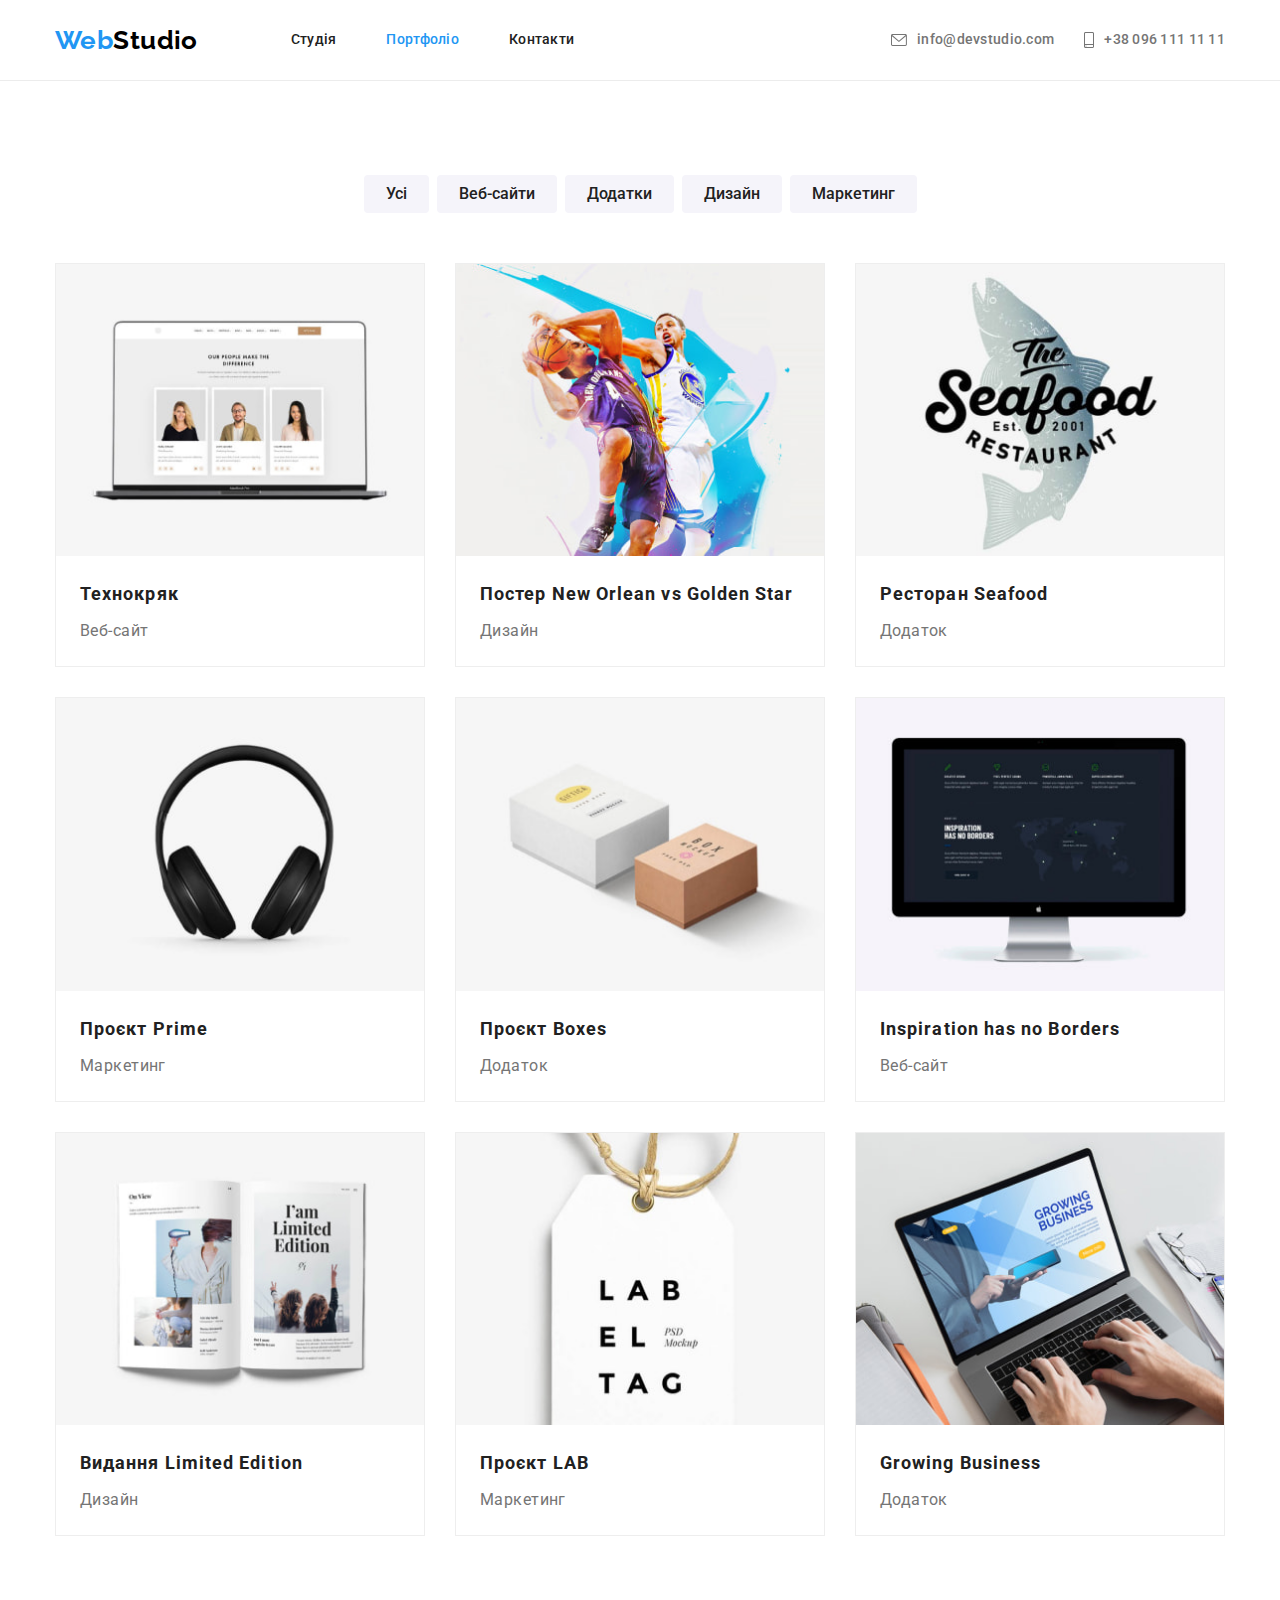
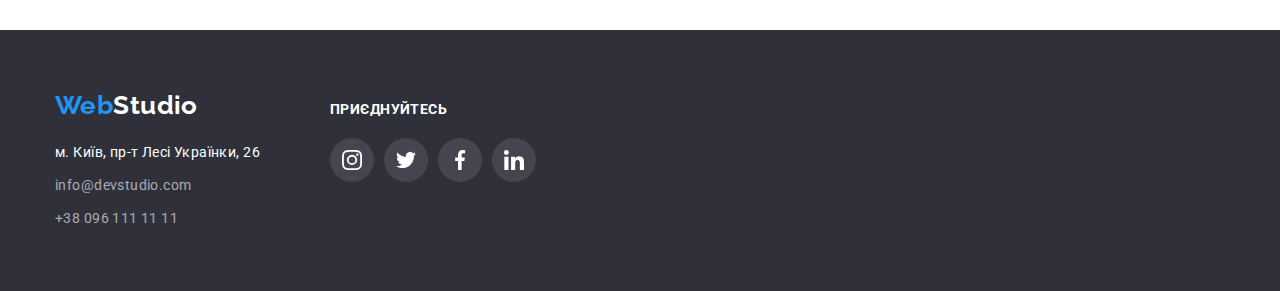
==== portfolio.html @ 1f8c9269 "Initial commit" ====
<!DOCTYPE html>
<html lang="uk">
  <head>
    <meta charset="UTF-8" />
    <meta http-equiv="X-UA-Compatible" content="IE=edge" />
    <meta name="viewport" content="width=device-width, initial-scale=1.0" />
    <title>portfolio</title>
    <link rel="preconnect" href="https://fonts.googleapis.com" />
    <link rel="preconnect" href="https://fonts.gstatic.com" crossorigin />
    <link href="https://fonts.googleapis.com/css2?family=Raleway:wght@700&family=Roboto:wght@400;500;700;900&display=swap" rel="stylesheet" />
    <link rel="stylesheet" href="https://cdnjs.cloudflare.com/ajax/libs/modern-normalize/1.1.0/modern-normalize.min.css" />
    <link rel="stylesheet" href="./css/styles.css" />
  </head>
  <body>
    <header class="header">
      <div class="container header-container">
        <nav class="header-navigation">
          <a class="logo link" href="./index.html">Web<span class="logo-wrap">Studio</span></a>
          <ul class="list header-list">
            <li><a class="nav-link link" href="./index.html">Студія</a></li>
            <li><a class="nav-link link current" href="./portfolio.html">Портфоліо</a></li>
            <li><a class="nav-link link" href="#">Контакти</a></li>
          </ul>
        </nav>
        <ul class="list header-mail">
          <li class="mail-item">
            <a class="link mail" href="mailto:info@devstudio.com">
              <svg class="icon" height="12" width="16"><use href="./image/symbol.svg#icon-envelope"></use></svg>info@devstudio.com
            </a>
          </li>
          <li class="mail-item">
            <a class="link mail icon-mail" href="tel:+380961111111">
              <svg class="icon" height="16" width="10"><use href="./image/symbol.svg#icon-smartphone"></use></svg>+38 096 111 11 11
            </a>
          </li>
        </ul>
      </div>
    </header>
    <main>
      <section class="section">
        <div class="container">
          <h1 class="visually-hidden">Фільтр</h1>
          <ul class="list filter-container">
            <li><button type="button" class="nav-button cursor">Усі</button></li>
            <li><button type="button" class="nav-button cursor">Веб-сайти</button></li>
            <li><button type="button" class="nav-button cursor">Додатки</button></li>
            <li><button type="button" class="nav-button cursor">Дизайн</button></li>
            <li><button type="button" class="nav-button cursor">Маркетинг</button></li>
          </ul>
          <ul class="list filter-card">
            <li class="card-item">
              <a class="link card-link" href="#">
                <img src="./image/laptop-2.jpg" alt="Ноутбук" width="370" />
                <div class="sign-portfolio">
                  <h2 class="caption">Технокряк</h2>
                  <p class="text-portfolio">Веб-сайт</p>
                </div>
              </a>
            </li>
            <li class="card-item">
              <a class="link card-link" href="#">
                <img src="./image/basketball.jpg" alt="Гра у баскетбол" width="370" />
                <div class="sign-portfolio">
                  <h2 class="caption">Постер New Orlean vs Golden Star</h2>
                  <p class="text-portfolio">Дизайн</p>
                </div>
              </a>
            </li>
            <li class="card-item">
              <a class="link card-link" href="#">
                <img src="./image/logo.jpg" alt="Логотип ресторану" width="370" />
                <div class="sign-portfolio">
                  <h2 class="caption">Ресторан Seafood</h2>
                  <p class="text-portfolio">Додаток</p>
                </div>
              </a>
            </li>
            <li class="card-item">
              <a class="link card-link" href="#">
                <img src="./image/phones.jpg" alt="Навушники" width="370" />
                <div class="sign-portfolio">
                  <h2 class="caption">Проєкт Prime</h2>
                  <p class="text-portfolio">Маркетинг</p>
                </div>
              </a>
            </li>
            <li class="card-item">
              <a class="link card-link" href="#">
                <img src="./image/box.jpg" alt="Коробки" width="370" />
                <div class="sign-portfolio">
                  <h2 class="caption">Проєкт Boxes</h2>
                  <p class="text-portfolio">Додаток</p>
                </div>
              </a>
            </li>
            <li class="card-item">
              <a class="link card-link" href="#">
                <img src="./image/monitor.jpg" alt="Монітор" width="370" />
                <div class="sign-portfolio">
                  <h2 class="caption">Inspiration has no Borders</h2>
                  <p class="text-portfolio">Веб-сайт</p>
                </div>
              </a>
            </li>
            <li class="card-item">
              <a class="link card-link" href="#">
                <img src="./image/book.jpg" alt="Відкрита книга" width="370" />
                <div class="sign-portfolio">
                  <h2 class="caption">Видання Limited Edition</h2>
                  <p class="text-portfolio">Дизайн</p>
                </div>
              </a>
            </li>
            <li class="card-item">
              <a class="link card-link" href="#">
                <img src="./image/label.jpg" alt="Етикетка" width="370" />
                <div class="sign-portfolio">
                  <h2 class="caption">Проєкт LAB</h2>
                  <p class="text-portfolio">Маркетинг</p>
                </div>
              </a>
            </li>
            <li class="card-item">
              <a class="link card-link" href="#">
                <img src="./image/type.jpg" alt="Людина друкує за ноутбуком" width="370" />
                <div class="sign-portfolio">
                  <h2 class="caption">Growing Business</h2>
                  <p class="text-portfolio">Додаток</p>
                </div>
              </a>
            </li>
          </ul>
        </div>
      </section>
    </main>
    <footer class="footer-background">
      <div class="container container-footer">
        <div class="container-address">
        <a class="link logo-footer" href="./index.html">Web<span class="logo-white">Studio</span></a>
        <address class="address">
          <ul class="list">
            <li>
              <a class="link address-text" href="https://goo.gl/maps/LR6za7TUyDWSU1sD8" target="_blank" rel="noopener noreferrer nofollow">м. Київ, пр-т Лесі Українки, 26 </a>
            </li>
            <li><a class="link mail-footer" href="mailto:info@devstudio.com">info@devstudio.com</a></li>
            <li><a class="link mail-footer" href="tel:+380961111111">+38 096 111 11 11</a></li>
          </ul>
        </address>
      </div>
      <div class="social-container">
        <p class="social-text">приєднуйтесь</p>
        <ul class="social-footer list">
          <li>
            <a class="social-link-footer link" href="#"
              ><svg height="20" width="20"><use href="./image/symbol.svg#icon-instagram"></use></svg
            ></a>
          </li>
          <li>
            <a class="social-link-footer link" href="#"
              ><svg height="20" width="20"><use href="./image/symbol.svg#icon-twitter"></use></svg
            ></a>
          </li>
          <li>
            <a class="social-link-footer link" href="#"
              ><svg height="20" width="20"><use href="./image/symbol.svg#icon-facebook"></use></svg
            ></a>
          </li>
          <li>
            <a class="social-link-footer link" href="#"
              ><svg height="20" width="20"><use href="./image/symbol.svg#icon-linkedin"></use></svg
            ></a>
          </li>
        </ul>
      </div>
    </div>
    </footer>
  </body>
</html>
---- css/styles.css ----
:root {
  --primary-text-color: #757575;
  --title-text-color: #212121;
  --hero-text-color: #ffffff;
  --accent-color: #2196f3;
  --logo-text-color: #000000;
  --button-color: #188ce8;
  --hero-background: #2f303a;
  --button-portfolio: #f5f4fa;
  --footer-color: rgba(255, 255, 255, 0.6);
  --social-color:#AFB1B8;
}

.link {
  text-decoration: none;
  font-style: normal;
}
.list {
  list-style: none;
}

body {
  font-family: Roboto, sans-serif;
  color: var(--primary-text-color);
  background-color: var(--hero-text-color);
  font-size: 14px;
  letter-spacing: 0.03em;
}
p,
h1,
h2,
h3 {
  margin: 0;
}
ul {
  margin: 0;
  padding-left: 0;
}
button {
  cursor: pointer;
}
address {
  font-style: normal;
}
img {
  display: block;
  max-width: 100%;
  height: auto;
}
.container {
  width: 1200px;
  padding-left: 15px;
  padding-right: 15px;
  margin: 0 auto;
}
.section {
  padding-top: 94px;
  padding-bottom: 94px;
}
/* header */

.header{
  /* line header */

  border-bottom: 1px solid #ececec;
}
.logo {
  margin-right: 93px;

  font-family: Raleway, sans-serif;
  font-weight: 700;
  font-size: 26px;
  line-height: 1.19;
  color: var(--accent-color);
}
.logo-wrap {
  color: var(--logo-text-color);
}
.logo-white {
  color: var(--hero-text-color);
}
.nav-link {
  display: block;
  padding-top: 32px;
  padding-bottom: 32px;

  font-weight: 500;
  line-height: 1.14;
  letter-spacing: 0.02em;
  color: var(--title-text-color);
}
.nav-link:hover,
.nav-link:focus {
  color: var(--accent-color);
}

.current {
  color: var(--accent-color);
}
.mail {
  font-weight: 500;
  line-height: 1.14;
  letter-spacing: 0.02em;
  color: inherit;
  display: flex;
  align-items: center;
}

.mail:hover,
.mail:focus {
  color: var(--accent-color);
}

.header-list {
  display: flex;
  align-items: center;
  gap: 50px;
}
.header-navigation {
  display: flex;
  align-items: center;
}
.header-container {
  display: flex;
  align-items: center;
}

.header-mail {
  display: flex;
  margin-left: auto;
  gap: 30px;
}

.icon{
  fill: currentColor;
  margin-right: 10px;
} 

/* hero */
.hero {
margin-left: auto;
margin-right: auto;
max-width: 1600px;
height: 600px;
background-image: linear-gradient(to right, rgba(47, 48, 58, 0.4), rgba(47, 48, 58, 0.4)), url("../image/hero.jpg");
background-size: cover;
background-position: center;
    background-color: #C4C4C4;
  }
.hero-title {
  width: 696px;
  margin-bottom: 30px;
  margin-top: 0;
  margin-left: auto;
  margin-right: auto;

  color: var(--hero-text-color);
  font-weight: 900;
  font-size: 44px;
  line-height: 1.35;
  text-align: center;
  letter-spacing: 0.06em;
  text-transform: uppercase;
}
.hero-button {
  min-width: 216px;
  height: 50px;

  font-family: inherit;
  font-style: normal;
  font-weight: 700;
  font-size: 16px;
  line-height: 1.88;
  align-items: center;
  text-align: center;
  letter-spacing: 0.06em;
  color: var(--hero-text-color);
  background-color: var(--accent-color);
  border: none;
  cursor: pointer;
}
.hero-container {
  display: block;
  text-align: center;
  padding-top: 200px;
  padding-bottom: 200px;
}
    
.hero-button:hover,
.hero-button:focus,
.hero-button:active {
  background-color: var(--button-color);
  box-shadow: 0px 4px 4px rgba(0, 0, 0, 0.15);
  border-radius: 4px;
}


/* скрити заголовок */
.visually-hidden {
  position: absolute;
  width: 1px;
  height: 1px;
  margin: -1px;
  border: 0;
  padding: 0;

  white-space: nowrap;
  clip-path: inset(100%);
  clip: rect(0 0 0 0);
  overflow: hidden;
}
/* Особливості */
.title {
  margin-bottom: 10px;

  font-weight: 700;
  font-size: 14px;
  line-height: 1.14;
  letter-spacing: 0.03em;
  text-transform: uppercase;
  color: var(--title-text-color);
}
.text {
  line-height: 1.71;
}

.properties-container {
  display: flex;
  gap: 30px;
}

.list-properties {
  width: calc((100% - 90px) / 4);
  display: block;
}
.icon-properties{
  background-color: var(--button-portfolio);
    border-radius: 4px;
    margin-bottom: 30px;
    padding-top: 25px;
    padding-bottom: 25px;
}
.antenna{
  display: block;
  margin-left: auto;
  margin-right: auto;
}

.feature-section{
padding-bottom: 0;
}
/* Чим ми займаємось */
.section-title {
  margin-bottom: 50px;
  font-weight: 700;
  font-size: 36px;
  line-height: 1.17;
  text-align: center;
  color: var(--title-text-color);
}

.section-doing {
  display: flex;
  gap: 30px;
}
.item-doing {
  width: calc((100% - 60px) / 3);
}
/* Наша команда */
.section-team {
  background-color: var(--button-portfolio);
}
.card {
  background-color: var(--hero-text-color);
  width: calc((100% - 90px) / 4);
  box-shadow: 0px 1px 3px rgba(0, 0, 0, 0.12), 0px 1px 1px rgba(0, 0, 0, 0.14), 0px 2px 1px rgba(0, 0, 0, 0.2);
border-radius: 0px 0px 4px 4px;
}
.subtitle {
  margin-bottom: 10px;
  font-weight: 500;
  font-size: 16px;
  line-height: 1.19;
  text-align: center;
  color: var(--title-text-color);
}
.section-text {
  font-size: 16px;
  line-height: 1.19;
  text-align: center;
}

.item-team {
  display: flex;
  gap: 30px;
}
.sign {
  padding-top: 30px;
  padding-bottom: 16px;
}
.social{
display: flex;
gap: 10px;
justify-content: center;
align-items: center;
padding-bottom: 30px;
}
.social-link{
  fill: var(--social-color);
}

.social-link:hover,
.social-link:focus{
  fill: var(--hero-text-color);
  background-color: var(--accent-color);
}
.social-link{
  display: flex;
  height: 44px;
  width: 44px;
  border-radius: 50%;
  justify-content: center;
  align-items: center;

}
/* Постійні клієнти */

.clients{
display: flex;
gap: 30px;
}
.client-link{
  display: flex;
  width: 170px;
  height: 92px;
  padding: 16px 32px;
  border: 1px solid var(--social-color);
  border-radius: 4px;
  fill: var(--social-color);
  justify-content: center;
  align-items: center;
}

.client-link{
color: var(--social-color);

}
.client-link:hover,
.client-link:focus{
color: var(--accent-color);
border-color: var(--accent-color);

}
.client-icon{
  fill: currentColor;
}


/* footer */
.address {
  line-height: 1.71;
  color: var(--footer-color);
}
.address-text {
  color: var(--hero-text-color);
}
.mail-footer {
  display: block;
  margin-top: 9px;
  color: var(--footer-color);
}
.address-text:hover,
.address-text:focus,
.mail-footer:hover,
.mail-footer:focus {
  color: var(--accent-color);
}

.footer-background {
  display: block;
  padding-top: 60px;
  padding-bottom: 60px;
  background-color: var(--hero-background);
}
.logo-footer {
  display: block;
  margin-bottom: 20px;

  font-family: Raleway, sans-serif;
  font-weight: 700;
  font-size: 26px;
  line-height: 1.19;
  color: var(--accent-color);
}

.container-footer{
display: flex;
align-items: baseline;
}
.container-address{
display: block;
}

.social-container{
  display: block;
  margin-left: 70px;
}

.social-text{
font-weight: 700;
line-height: 1.14;
text-transform: uppercase;
color: var(--hero-text-color);
margin-bottom: 20px;

}

.social-footer{
display: flex;
justify-content: center;
align-items: center;
gap: 10px;
}

.social-link-footer{
  display: flex;
  height: 44px;
  width: 44px;
  border-radius: 50%;
  justify-content: center;
  align-items: center;
  background-color: rgba(255, 255, 255, 0.1);
  fill: var(--hero-text-color);
}

.social-link-footer:hover,
.social-link-footer:focus{
  background-color: var(--accent-color);
}

/*  портфоліо*/
.filter-container {
  display: flex;
  gap: 8px;
  justify-content: center;
  margin-bottom: 50px;
}

.nav-button {
  padding-left: 22px;
  padding-right: 22px;
  padding-top: 6px;
  padding-bottom: 6px;
  font-family: inherit;
  font-weight: 500;
  font-size: 16px;
  line-height: 1.62;
  text-align: center;
  color: var(--title-text-color);
  background-color: var(--button-portfolio);
  border: none;
  border-radius: 4px;
  cursor: pointer;
}
.nav-button:hover,
.nav-button:focus,
.nav-button:active {
  color: var(--hero-text-color);
  background-color: var(--accent-color);
  box-shadow: 0px 3px 1px rgba(0, 0, 0, 0.1), 0px 1px 2px rgba(0, 0, 0, 0.08), 0px 2px 2px rgba(0, 0, 0, 0.12);
border-radius: 4px;
}

.caption {
  margin-bottom: 4px;

  font-weight: 700;
  font-size: 18px;
  line-height: 2;
  letter-spacing: 0.06em;
  color: var(--title-text-color);
}
.text-portfolio {
  font-size: 16px;
  line-height: 1.88;
  color: var(--primary-text-color);
}

.filter-card {
  display: flex;
  flex-wrap: wrap;
  gap: 30px;
}
.card-item {
  width: calc((100% - 60px) / 3);
  border: 1px solid #EEEEEE; 
}
.sign-portfolio {
  display: block;
  padding: 20px 24px;
 
}
.card-link{
display: block;
}

.card-link:hover,
.card-link:focus{
  box-shadow: 0px 1px 1px rgba(0, 0, 0, 0.12), 0px 4px 4px rgba(0, 0, 0, 0.06), 1px 4px 6px rgba(0, 0, 0, 0.16);
}
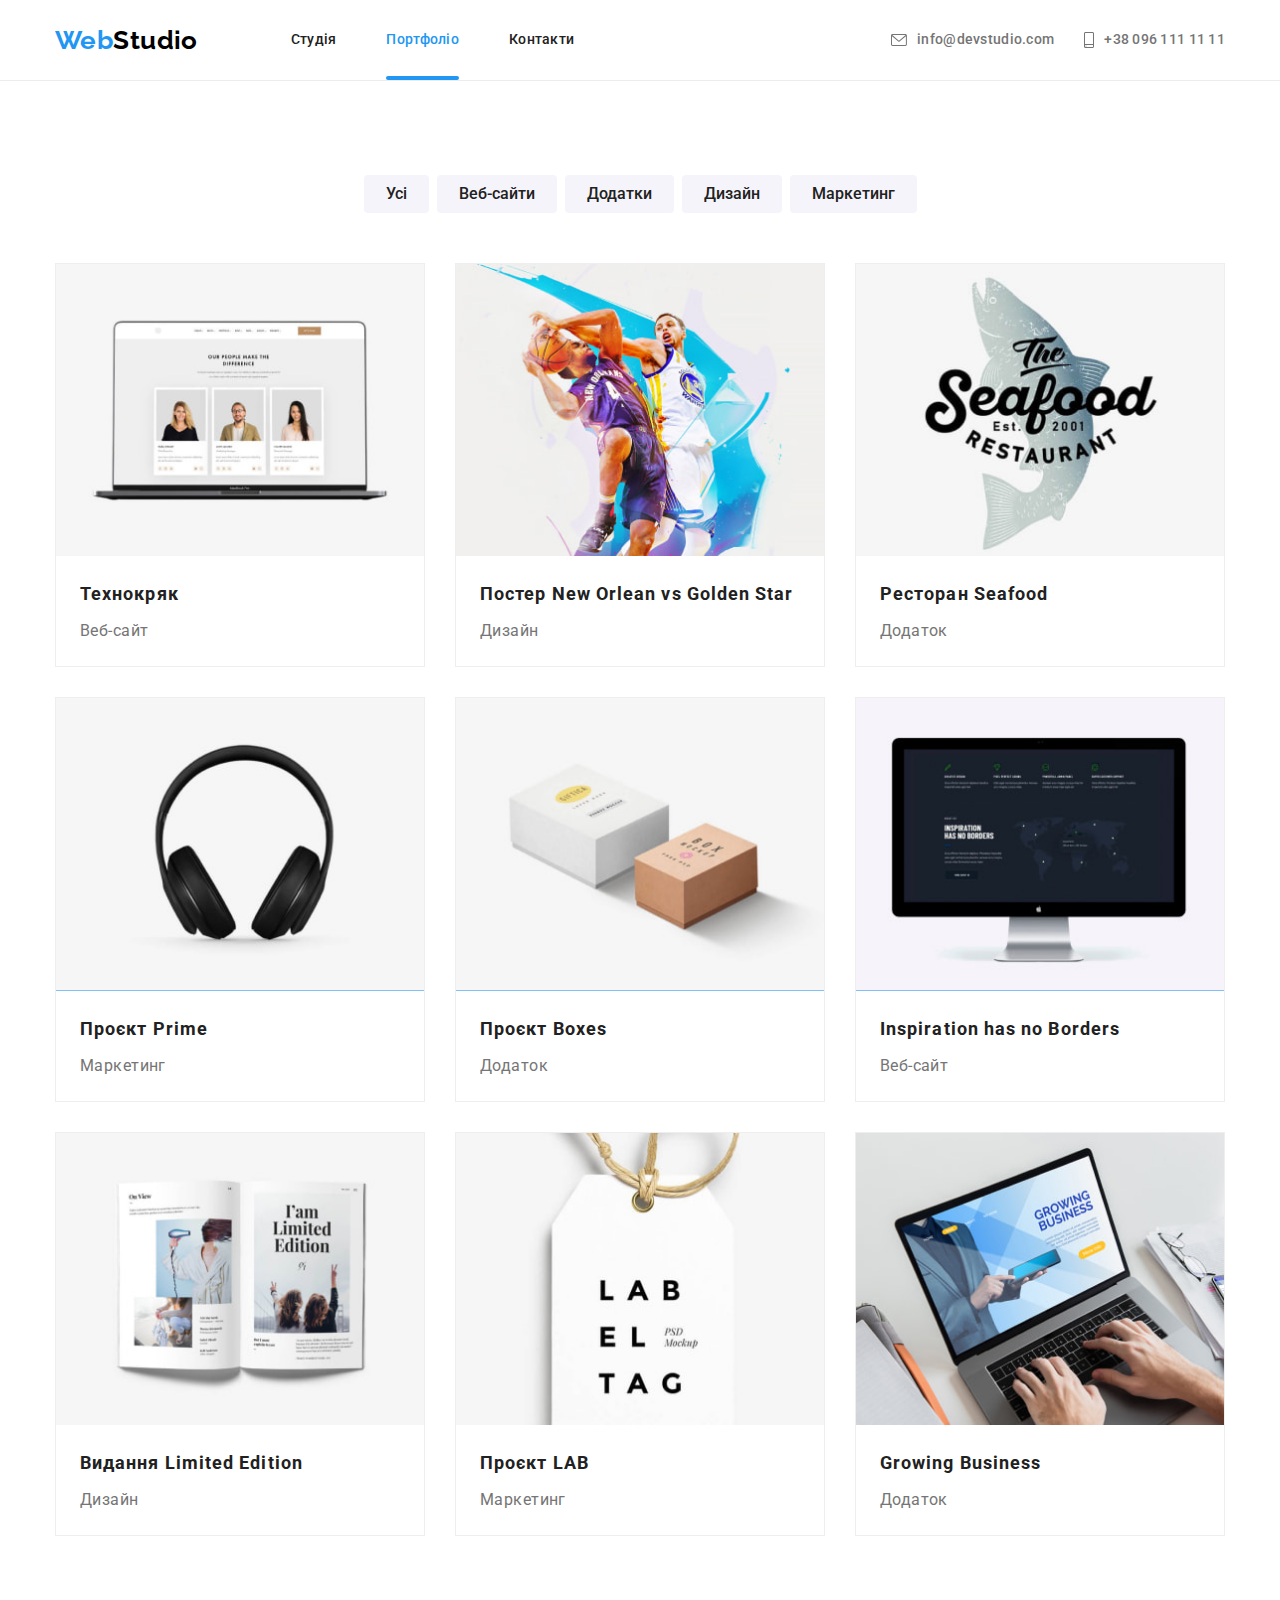
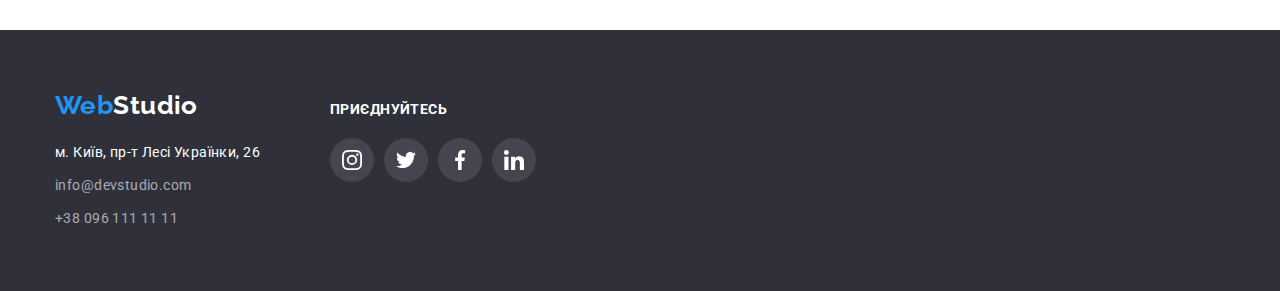
==== commit a4f56295: "add css" ====
--- a/portfolio.html
+++ b/portfolio.html
@@ -50,7 +50,10 @@
           <ul class="list filter-card">
             <li class="card-item">
               <a class="link card-link" href="#">
+                <div class="portfolio-top-wrap">
                 <img src="./image/laptop-2.jpg" alt="Ноутбук" width="370" />
+                  <p class="portfolio-top-text">Ресурс пропонує комплексні пропозиції з різним рівнем функціоналу та сервісів. Все це дозволить відвідувачу отримати вичерпні відомості про компанію чи приватну особу.</p>
+                </div>
                 <div class="sign-portfolio">
                   <h2 class="caption">Технокряк</h2>
                   <p class="text-portfolio">Веб-сайт</p>
@@ -59,7 +62,10 @@
             </li>
             <li class="card-item">
               <a class="link card-link" href="#">
+                <div class="portfolio-top-wrap">
                 <img src="./image/basketball.jpg" alt="Гра у баскетбол" width="370" />
+                <p class="portfolio-top-text">Ресурс пропонує комплексні пропозиції з різним рівнем функціоналу та сервісів. Все це дозволить відвідувачу отримати вичерпні відомості про компанію чи приватну особу.</p>
+              </div>
                 <div class="sign-portfolio">
                   <h2 class="caption">Постер New Orlean vs Golden Star</h2>
                   <p class="text-portfolio">Дизайн</p>
@@ -68,7 +74,10 @@
             </li>
             <li class="card-item">
               <a class="link card-link" href="#">
+                <div class="portfolio-top-wrap">
                 <img src="./image/logo.jpg" alt="Логотип ресторану" width="370" />
+                <p class="portfolio-top-text">Ресурс пропонує комплексні пропозиції з різним рівнем функціоналу та сервісів. Все це дозволить відвідувачу отримати вичерпні відомості про компанію чи приватну особу.</p>
+              </div>
                 <div class="sign-portfolio">
                   <h2 class="caption">Ресторан Seafood</h2>
                   <p class="text-portfolio">Додаток</p>
@@ -77,7 +86,10 @@
             </li>
             <li class="card-item">
               <a class="link card-link" href="#">
+                <div class="portfolio-top-wrap">
                 <img src="./image/phones.jpg" alt="Навушники" width="370" />
+                <p class="portfolio-top-text">Ресурс пропонує комплексні пропозиції з різним рівнем функціоналу та сервісів. Все це дозволить відвідувачу отримати вичерпні відомості про компанію чи приватну особу.</p>
+                </div>
                 <div class="sign-portfolio">
                   <h2 class="caption">Проєкт Prime</h2>
                   <p class="text-portfolio">Маркетинг</p>
@@ -86,7 +98,10 @@
             </li>
             <li class="card-item">
               <a class="link card-link" href="#">
+                <div class="portfolio-top-wrap">
                 <img src="./image/box.jpg" alt="Коробки" width="370" />
+                <p class="portfolio-top-text">Ресурс пропонує комплексні пропозиції з різним рівнем функціоналу та сервісів. Все це дозволить відвідувачу отримати вичерпні відомості про компанію чи приватну особу.</p>
+                </div>
                 <div class="sign-portfolio">
                   <h2 class="caption">Проєкт Boxes</h2>
                   <p class="text-portfolio">Додаток</p>
@@ -95,7 +110,10 @@
             </li>
             <li class="card-item">
               <a class="link card-link" href="#">
+                <div class="portfolio-top-wrap">
                 <img src="./image/monitor.jpg" alt="Монітор" width="370" />
+                <p class="portfolio-top-text">Ресурс пропонує комплексні пропозиції з різним рівнем функціоналу та сервісів. Все це дозволить відвідувачу отримати вичерпні відомості про компанію чи приватну особу.</p>
+                </div>
                 <div class="sign-portfolio">
                   <h2 class="caption">Inspiration has no Borders</h2>
                   <p class="text-portfolio">Веб-сайт</p>
@@ -104,7 +122,10 @@
             </li>
             <li class="card-item">
               <a class="link card-link" href="#">
+                <div class="portfolio-top-wrap">
                 <img src="./image/book.jpg" alt="Відкрита книга" width="370" />
+                <p class="portfolio-top-text">Ресурс пропонує комплексні пропозиції з різним рівнем функціоналу та сервісів. Все це дозволить відвідувачу отримати вичерпні відомості про компанію чи приватну особу.</p>
+                </div>
                 <div class="sign-portfolio">
                   <h2 class="caption">Видання Limited Edition</h2>
                   <p class="text-portfolio">Дизайн</p>
@@ -113,7 +134,10 @@
             </li>
             <li class="card-item">
               <a class="link card-link" href="#">
+                <div class="portfolio-top-wrap">
                 <img src="./image/label.jpg" alt="Етикетка" width="370" />
+                <p class="portfolio-top-text">Ресурс пропонує комплексні пропозиції з різним рівнем функціоналу та сервісів. Все це дозволить відвідувачу отримати вичерпні відомості про компанію чи приватну особу.</p>
+                </div>
                 <div class="sign-portfolio">
                   <h2 class="caption">Проєкт LAB</h2>
                   <p class="text-portfolio">Маркетинг</p>
@@ -122,7 +146,10 @@
             </li>
             <li class="card-item">
               <a class="link card-link" href="#">
+                <div class="portfolio-top-wrap">
                 <img src="./image/type.jpg" alt="Людина друкує за ноутбуком" width="370" />
+                <p class="portfolio-top-text">Ресурс пропонує комплексні пропозиції з різним рівнем функціоналу та сервісів. Все це дозволить відвідувачу отримати вичерпні відомості про компанію чи приватну особу.</p>
+                </div>
                 <div class="sign-portfolio">
                   <h2 class="caption">Growing Business</h2>
                   <p class="text-portfolio">Додаток</p>
@@ -151,22 +178,22 @@
         <p class="social-text">приєднуйтесь</p>
         <ul class="social-footer list">
           <li>
-            <a class="social-link-footer link" href="#"
+            <a class="social-link-footer link" href="#" target="_blank" rel="noopener noreferrer nofollow"
               ><svg height="20" width="20"><use href="./image/symbol.svg#icon-instagram"></use></svg
             ></a>
           </li>
           <li>
-            <a class="social-link-footer link" href="#"
+            <a class="social-link-footer link" href="#" target="_blank" rel="noopener noreferrer nofollow"
               ><svg height="20" width="20"><use href="./image/symbol.svg#icon-twitter"></use></svg
             ></a>
           </li>
           <li>
-            <a class="social-link-footer link" href="#"
+            <a class="social-link-footer link" href="#" target="_blank" rel="noopener noreferrer nofollow"
               ><svg height="20" width="20"><use href="./image/symbol.svg#icon-facebook"></use></svg
             ></a>
           </li>
           <li>
-            <a class="social-link-footer link" href="#"
+            <a class="social-link-footer link" href="#" target="_blank" rel="noopener noreferrer nofollow"
               ><svg height="20" width="20"><use href="./image/symbol.svg#icon-linkedin"></use></svg
             ></a>
           </li>
--- a/css/styles.css
+++ b/css/styles.css
@@ -9,6 +9,11 @@
   --button-portfolio: #f5f4fa;
   --footer-color: rgba(255, 255, 255, 0.6);
   --social-color:#AFB1B8;
+  --wrap-color:  rgba(33, 150, 243, 0.9);
+  --function: cubic-bezier(0.4, 0, 0.2, 1);
+  --background-wrap: rgba(47, 48, 58, 0.8);
+  --modal-color: rgba(0, 0, 0, 0.2);
+  --modal-close: rgba(0, 0, 0, 0.1);
 }
 
 .link {
@@ -80,6 +85,7 @@
   color: var(--hero-text-color);
 }
 .nav-link {
+  position: relative;
   display: block;
   padding-top: 32px;
   padding-bottom: 32px;
@@ -88,6 +94,8 @@
   line-height: 1.14;
   letter-spacing: 0.02em;
   color: var(--title-text-color);
+
+  transition: color 250ms var(--function);
 }
 .nav-link:hover,
 .nav-link:focus {
@@ -97,6 +105,20 @@
 .current {
   color: var(--accent-color);
 }
+
+.nav-link.current::after{
+  content: '';
+  position: absolute;
+  background-color: var(--accent-color);
+  border-radius: 2px;
+  width: 100%;
+  height: 4px;
+  bottom: 0;
+  display: flex;
+
+}
+
+
 .mail {
   font-weight: 500;
   line-height: 1.14;
@@ -104,6 +126,8 @@
   color: inherit;
   display: flex;
   align-items: center;
+
+  transition: color 250ms var(--function);
 }
 
 .mail:hover,
@@ -178,6 +202,8 @@
   background-color: var(--accent-color);
   border: none;
   cursor: pointer;
+  transition: background-color 250ms var(--function), box-shadow 250ms var(--function), 
+  border-radius 250ms var(--function);
 }
 .hero-container {
   display: block;
@@ -266,6 +292,32 @@
 .item-doing {
   width: calc((100% - 60px) / 3);
 }
+
+.wrap-top{
+position: relative;
+}
+
+.wrap-top-text{
+position: absolute;
+font-weight: 700;
+font-size: 14px;
+line-height: 1.14;
+text-align: center;
+letter-spacing: 0.03em;
+text-transform: uppercase;
+height: 70px;
+width: 100%;
+bottom: 0;
+align-items: center;
+justify-content: center;
+display: flex;
+
+
+color: var(--hero-text-color);
+background-color: var(--background-wrap);
+}
+
+
 /* Наша команда */
 .section-team {
   background-color: var(--button-portfolio);
@@ -307,6 +359,7 @@
 }
 .social-link{
   fill: var(--social-color);
+  transition: fill 250ms var(--function), background-color 250ms var(--function);
 }
 
 .social-link:hover,
@@ -343,6 +396,7 @@
 
 .client-link{
 color: var(--social-color);
+transition: color 250ms var(--function), border-color 250ms var(--function);
 
 }
 .client-link:hover,
@@ -363,11 +417,13 @@
 }
 .address-text {
   color: var(--hero-text-color);
+  transition: color 250ms var(--function);
 }
 .mail-footer {
   display: block;
   margin-top: 9px;
   color: var(--footer-color);
+  transition: color 250ms var(--function);
 }
 .address-text:hover,
 .address-text:focus,
@@ -431,6 +487,8 @@
   align-items: center;
   background-color: rgba(255, 255, 255, 0.1);
   fill: var(--hero-text-color);
+
+  transition: background-color 250ms var(--function);
 }
 
 .social-link-footer:hover,
@@ -461,6 +519,7 @@
   border: none;
   border-radius: 4px;
   cursor: pointer;
+  transition: color 250ms var(--function), background-color 250ms var(--function), box-shadow 250ms var(--function), border-radius 250ms var(--function);
 }
 .nav-button:hover,
 .nav-button:focus,
@@ -502,9 +561,89 @@
 }
 .card-link{
 display: block;
+transition: box-shadow 250ms var(--function);
 }
 
 .card-link:hover,
 .card-link:focus{
   box-shadow: 0px 1px 1px rgba(0, 0, 0, 0.12), 0px 4px 4px rgba(0, 0, 0, 0.06), 1px 4px 6px rgba(0, 0, 0, 0.16);
 }
+
+.portfolio-top-wrap{
+position: relative;
+overflow: hidden;
+}
+
+.portfolio-top-text{
+position: absolute;
+top: 0;
+padding: 63px 24px;
+
+font-weight: 400;
+font-size: 18px;
+line-height: 1.56;
+
+color: var(--hero-text-color);
+background-color: var(--wrap-color);
+height: 100%;
+transform: translatey(100%);
+transition: transform 250ms var(--function);
+}
+
+.card-item :hover .portfolio-top-text{
+transform: translateY(0);
+}
+
+/* Модільне вікно */
+
+.backdrop{
+width: 100%;
+height: 100%;
+background-color: var(--modal-color);
+position: fixed;
+top: 0;
+transition: opasity 250ms var(--function), visibility 250ms var(--function);
+}
+
+.modal{
+  position: absolute;
+  width: 528px;
+  min-height: 581px;
+  top: 50%;
+  left: 50%;
+  background-color: var(--hero-text-color);
+  box-shadow: 0px 1px 3px rgba(0, 0, 0, 0.12), 0px 1px 1px rgba(0, 0, 0, 0.14), 0px 2px 1px rgba(0, 0, 0, 0.2);
+  border-radius: 4px;
+
+  transform: translate(-50%, -50%), scaleY(1);
+  transition: transform 250ms var(--function), border-radius 250ms var(--function);
+}
+
+.modal-close{
+  position: absolute;
+  display: flex;
+  right: 10px;
+  align-items: center;
+  justify-content: center;
+  cursor: pointer;
+width: 30px;
+height: 30px;
+background-color: var(--hero-text-color);
+border: 1px solid var(--modal-close);
+border-radius: 50%;
+}
+
+.modal-close-icon{
+
+
+}
+
+.backdrop.is-hidden{
+  opacity: 0;
+  visibility: hidden;
+  pointer-events: none;
+}
+.backdrop.is-hidden .modal{
+  transform: translate(-50%, -50%), scaleY(0), border-radius 50%;
+}
+
